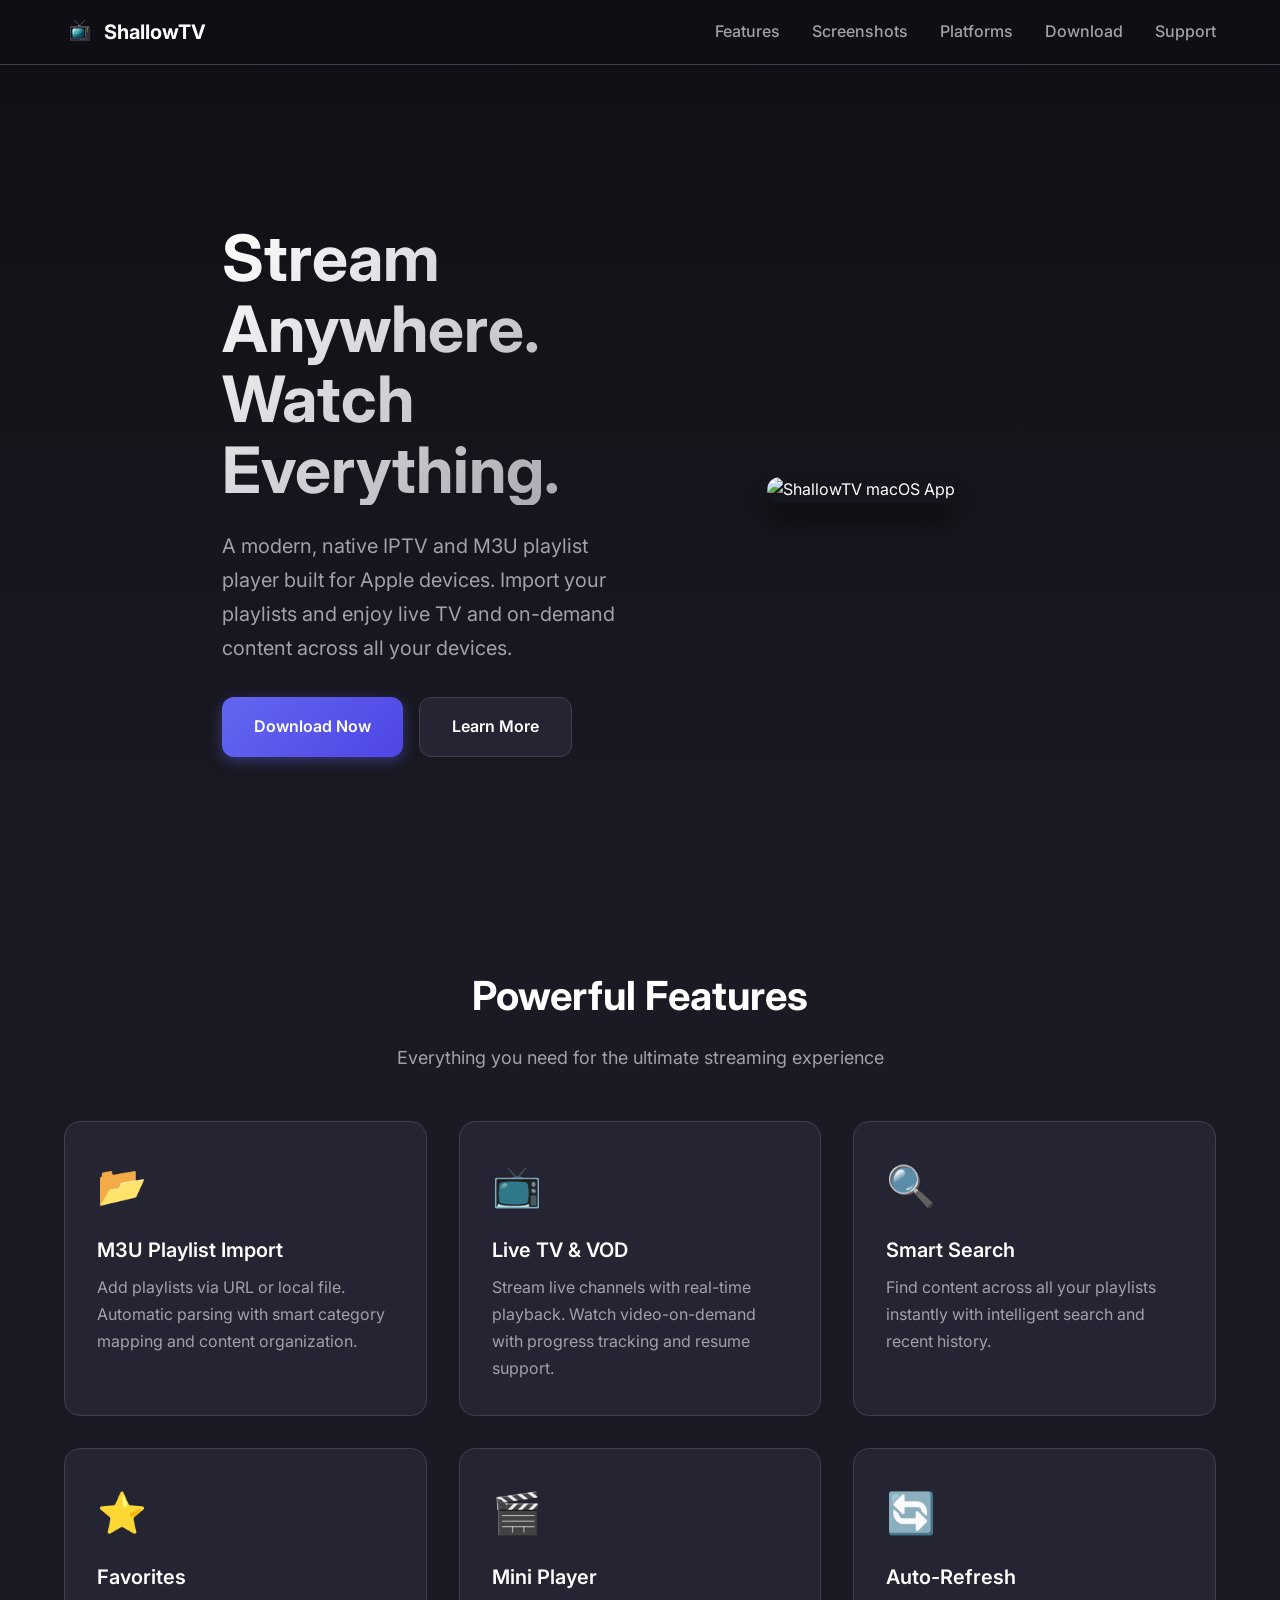
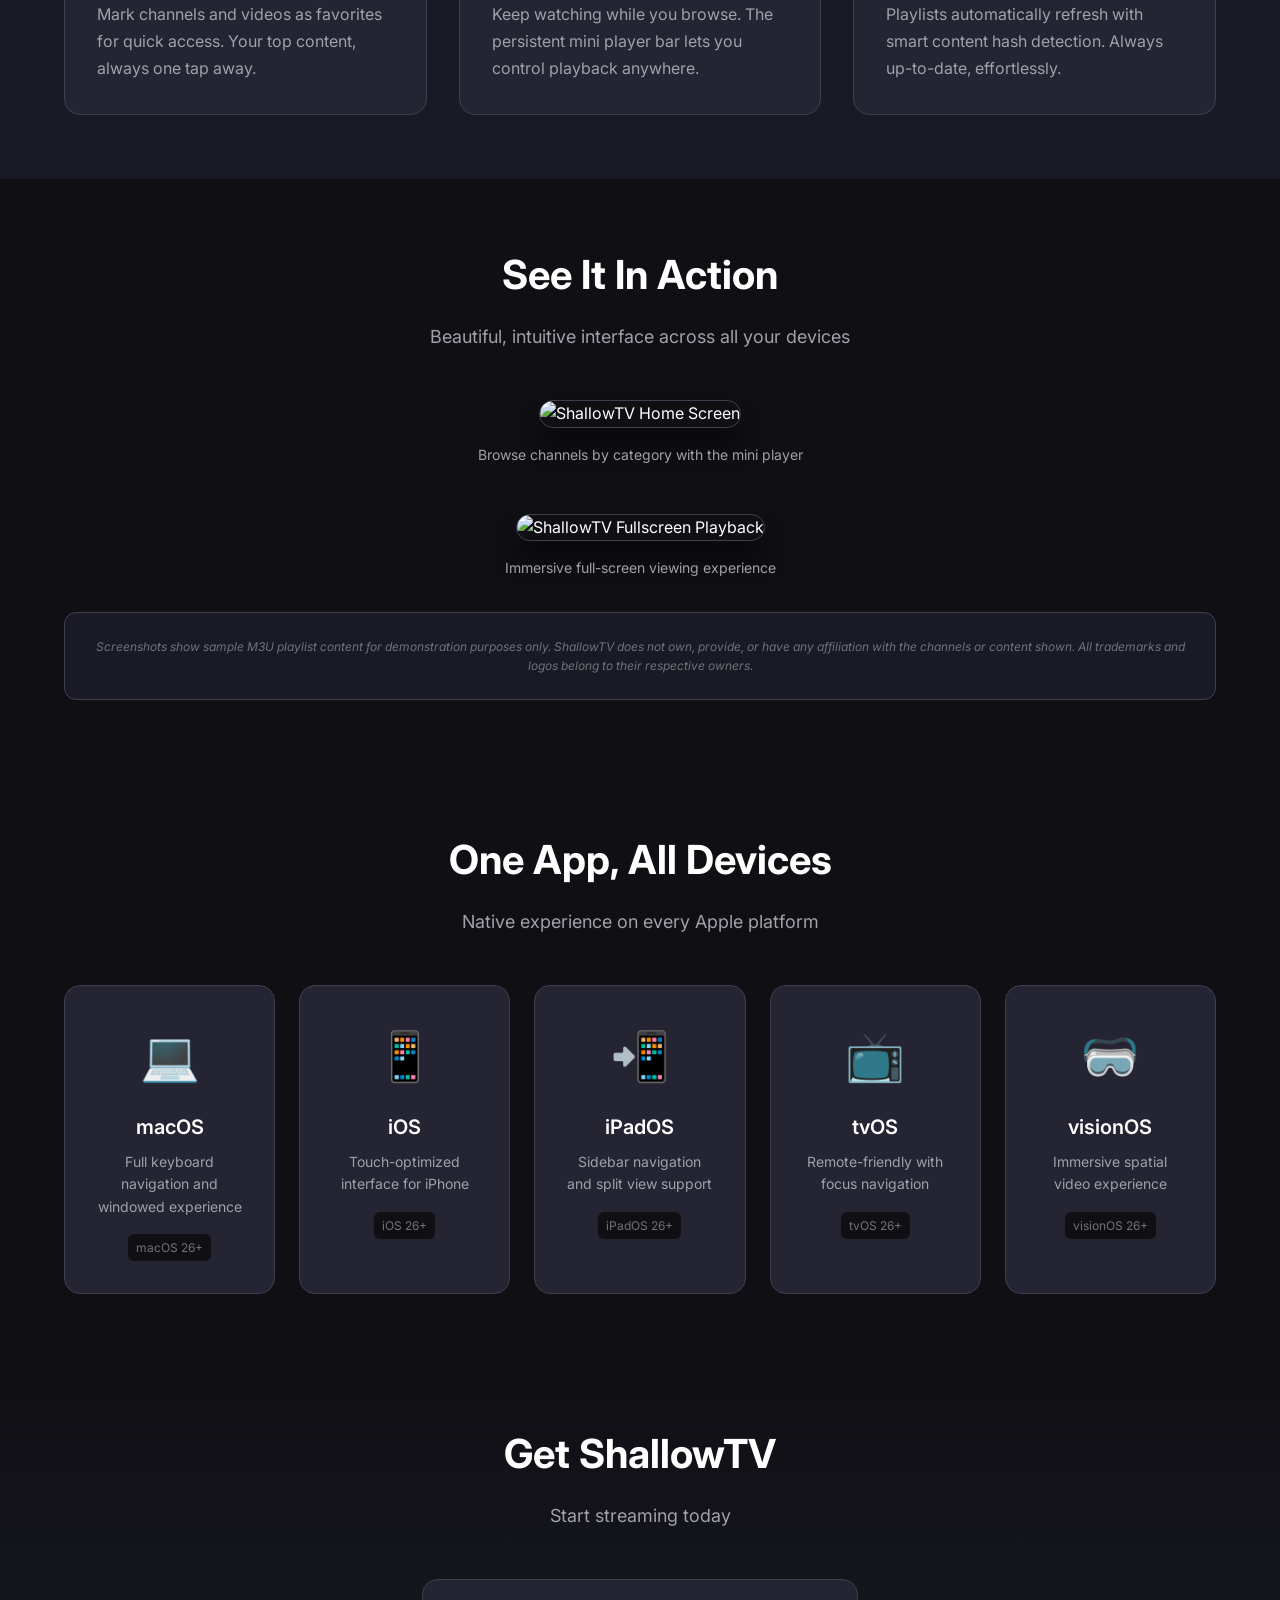
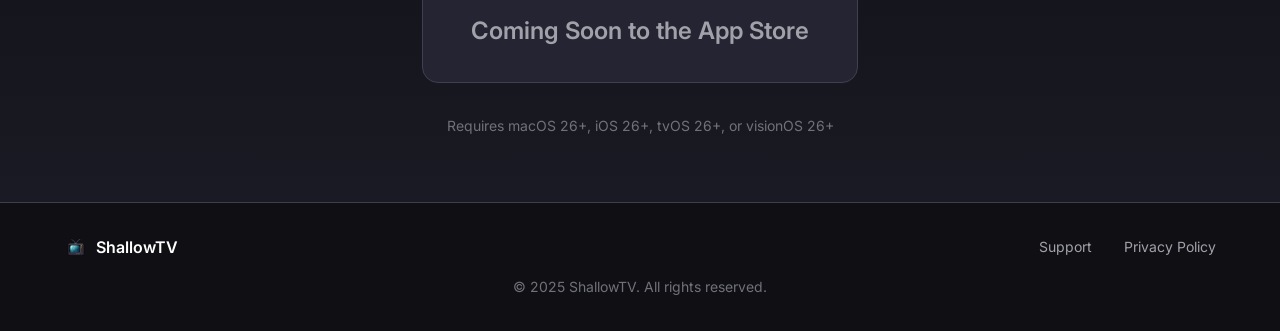
==== index.html @ 4a355cfb "Init Landing Page" ====
<!DOCTYPE html>
<html lang="en">
<head>
    <meta charset="UTF-8">
    <meta name="viewport" content="width=device-width, initial-scale=1.0">
    <meta name="description" content="ShallowTV - A modern, native IPTV and M3U playlist player for Apple platforms. Stream live TV and VOD content on macOS, iOS, iPadOS, tvOS, and visionOS.">
    <meta name="keywords" content="IPTV, M3U, streaming, Apple TV, macOS, iOS, live TV, VOD">
    <title>ShallowTV - Modern IPTV Player for Apple Devices</title>
    <link rel="stylesheet" href="css/styles.css">
    <link rel="preconnect" href="https://fonts.googleapis.com">
    <link rel="preconnect" href="https://fonts.gstatic.com" crossorigin>
    <link href="https://fonts.googleapis.com/css2?family=Inter:wght@400;500;600;700&display=swap" rel="stylesheet">
</head>
<body>
    <nav class="navbar">
        <div class="nav-container">
            <a href="index.html" class="nav-logo">
                <img src="images/transparentIcon.png" alt="ShallowTV" class="logo-icon-img">
                <span>ShallowTV</span>
            </a>
            <ul class="nav-links">
                <li><a href="#features">Features</a></li>
                <li><a href="#screenshots">Screenshots</a></li>
                <li><a href="#platforms">Platforms</a></li>
                <li><a href="#download">Download</a></li>
                <li><a href="support.html">Support</a></li>
            </ul>
        </div>
    </nav>

    <header class="hero">
        <div class="container hero-container">
            <div class="hero-content">
                <h1>Stream Anywhere.<br>Watch Everything.</h1>
                <p class="hero-subtitle">A modern, native IPTV and M3U playlist player built for Apple devices. Import your playlists and enjoy live TV and on-demand content across all your devices.</p>
                <div class="hero-buttons">
                    <a href="#download" class="btn btn-primary">Download Now</a>
                    <a href="#features" class="btn btn-secondary">Learn More</a>
                </div>
            </div>
            <div class="hero-image">
                <img src="images/AppScreenshot.png" alt="ShallowTV macOS App" class="hero-screenshot">
            </div>
        </div>
    </header>

    <section id="features" class="features">
        <div class="container">
            <h2 class="section-title">Powerful Features</h2>
            <p class="section-subtitle">Everything you need for the ultimate streaming experience</p>

            <div class="features-grid">
                <div class="feature-card">
                    <div class="feature-icon">&#x1F4C2;</div>
                    <h3>M3U Playlist Import</h3>
                    <p>Add playlists via URL or local file. Automatic parsing with smart category mapping and content organization.</p>
                </div>

                <div class="feature-card">
                    <div class="feature-icon">&#x1F4FA;</div>
                    <h3>Live TV & VOD</h3>
                    <p>Stream live channels with real-time playback. Watch video-on-demand with progress tracking and resume support.</p>
                </div>

                <div class="feature-card">
                    <div class="feature-icon">&#x1F50D;</div>
                    <h3>Smart Search</h3>
                    <p>Find content across all your playlists instantly with intelligent search and recent history.</p>
                </div>

                <div class="feature-card">
                    <div class="feature-icon">&#x2B50;</div>
                    <h3>Favorites</h3>
                    <p>Mark channels and videos as favorites for quick access. Your top content, always one tap away.</p>
                </div>

                <div class="feature-card">
                    <div class="feature-icon">&#x1F3AC;</div>
                    <h3>Mini Player</h3>
                    <p>Keep watching while you browse. The persistent mini player bar lets you control playback anywhere.</p>
                </div>

                <div class="feature-card">
                    <div class="feature-icon">&#x1F504;</div>
                    <h3>Auto-Refresh</h3>
                    <p>Playlists automatically refresh with smart content hash detection. Always up-to-date, effortlessly.</p>
                </div>
            </div>
        </div>
    </section>

    <section id="screenshots" class="screenshots">
        <div class="container">
            <h2 class="section-title">See It In Action</h2>
            <p class="section-subtitle">Beautiful, intuitive interface across all your devices</p>

            <div class="screenshots-gallery">
                <div class="screenshot-item">
                    <img src="images/AppScreenshot.png" alt="ShallowTV Home Screen" class="screenshot-img">
                    <p class="screenshot-caption">Browse channels by category with the mini player</p>
                </div>
                <div class="screenshot-item">
                    <img src="images/AppScreenshotFullscreen.png" alt="ShallowTV Fullscreen Playback" class="screenshot-img">
                    <p class="screenshot-caption">Immersive full-screen viewing experience</p>
                </div>
            </div>

            <p class="screenshot-disclaimer">Screenshots show sample M3U playlist content for demonstration purposes only. ShallowTV does not own, provide, or have any affiliation with the channels or content shown. All trademarks and logos belong to their respective owners.</p>
        </div>
    </section>

    <section id="platforms" class="platforms">
        <div class="container">
            <h2 class="section-title">One App, All Devices</h2>
            <p class="section-subtitle">Native experience on every Apple platform</p>

            <div class="platforms-grid">
                <div class="platform-card">
                    <div class="platform-icon">&#x1F4BB;</div>
                    <h3>macOS</h3>
                    <p>Full keyboard navigation and windowed experience</p>
                    <span class="platform-version">macOS 26+</span>
                </div>

                <div class="platform-card">
                    <div class="platform-icon">&#x1F4F1;</div>
                    <h3>iOS</h3>
                    <p>Touch-optimized interface for iPhone</p>
                    <span class="platform-version">iOS 26+</span>
                </div>

                <div class="platform-card">
                    <div class="platform-icon">&#x1F4F2;</div>
                    <h3>iPadOS</h3>
                    <p>Sidebar navigation and split view support</p>
                    <span class="platform-version">iPadOS 26+</span>
                </div>

                <div class="platform-card">
                    <div class="platform-icon">&#x1F4FA;</div>
                    <h3>tvOS</h3>
                    <p>Remote-friendly with focus navigation</p>
                    <span class="platform-version">tvOS 26+</span>
                </div>

                <div class="platform-card">
                    <div class="platform-icon">&#x1F97D;</div>
                    <h3>visionOS</h3>
                    <p>Immersive spatial video experience</p>
                    <span class="platform-version">visionOS 26+</span>
                </div>
            </div>
        </div>
    </section>

    <section id="download" class="download">
        <div class="container">
            <h2 class="section-title">Get ShallowTV</h2>
            <p class="section-subtitle">Start streaming today</p>

            <div class="download-buttons">
                <p class="coming-soon">Coming Soon to the App Store</p>
            </div>

            <p class="download-note">Requires macOS 26+, iOS 26+, tvOS 26+, or visionOS 26+</p>
        </div>
    </section>

    <footer class="footer">
        <div class="container">
            <div class="footer-content">
                <div class="footer-brand">
                    <img src="images/transparentIcon.png" alt="ShallowTV" class="footer-logo-img">
                    <span>ShallowTV</span>
                </div>
                <nav class="footer-links">
                    <a href="support.html">Support</a>
                    <a href="privacy.html">Privacy Policy</a>
                </nav>
            </div>
            <p class="footer-copyright">&copy; 2025 ShallowTV. All rights reserved.</p>
        </div>
    </footer>
</body>
</html>
---- css/styles.css ----
/* ============================================
   ShallowTV Landing Page Styles
   ============================================ */

/* CSS Variables */
:root {
    --color-primary: #6366f1;
    --color-primary-dark: #4f46e5;
    --color-primary-light: #818cf8;
    --color-secondary: #0ea5e9;
    --color-accent: #f59e0b;

    --color-bg: #0f0f14;
    --color-bg-secondary: #1a1a24;
    --color-bg-card: #242432;
    --color-bg-elevated: #2d2d3d;

    --color-text: #ffffff;
    --color-text-secondary: #a1a1aa;
    --color-text-muted: #71717a;

    --color-border: #3f3f50;

    --font-family: 'Inter', -apple-system, BlinkMacSystemFont, 'Segoe UI', Roboto, sans-serif;

    --spacing-xs: 0.25rem;
    --spacing-sm: 0.5rem;
    --spacing-md: 1rem;
    --spacing-lg: 1.5rem;
    --spacing-xl: 2rem;
    --spacing-2xl: 3rem;
    --spacing-3xl: 4rem;

    --radius-sm: 0.375rem;
    --radius-md: 0.5rem;
    --radius-lg: 0.75rem;
    --radius-xl: 1rem;
    --radius-2xl: 1.5rem;

    --shadow-sm: 0 1px 2px rgba(0, 0, 0, 0.3);
    --shadow-md: 0 4px 6px rgba(0, 0, 0, 0.3);
    --shadow-lg: 0 10px 15px rgba(0, 0, 0, 0.3);
    --shadow-xl: 0 20px 25px rgba(0, 0, 0, 0.4);

    --transition: 0.2s ease;
}

/* Reset & Base */
*, *::before, *::after {
    box-sizing: border-box;
    margin: 0;
    padding: 0;
}

html {
    scroll-behavior: smooth;
}

body {
    font-family: var(--font-family);
    font-size: 16px;
    line-height: 1.6;
    color: var(--color-text);
    background-color: var(--color-bg);
    -webkit-font-smoothing: antialiased;
    -moz-osx-font-smoothing: grayscale;
}

a {
    color: var(--color-primary-light);
    text-decoration: none;
    transition: color var(--transition);
}

a:hover {
    color: var(--color-primary);
}

img {
    max-width: 100%;
    height: auto;
}

/* Container */
.container {
    max-width: 1200px;
    margin: 0 auto;
    padding: 0 var(--spacing-lg);
}

/* Navigation */
.navbar {
    position: fixed;
    top: 0;
    left: 0;
    right: 0;
    z-index: 1000;
    background: rgba(15, 15, 20, 0.85);
    backdrop-filter: blur(20px);
    -webkit-backdrop-filter: blur(20px);
    border-bottom: 1px solid var(--color-border);
}

.nav-container {
    max-width: 1200px;
    margin: 0 auto;
    padding: var(--spacing-md) var(--spacing-lg);
    display: flex;
    justify-content: space-between;
    align-items: center;
}

.nav-logo {
    display: flex;
    align-items: center;
    gap: var(--spacing-sm);
    font-size: 1.25rem;
    font-weight: 700;
    color: var(--color-text);
}

.nav-logo:hover {
    color: var(--color-text);
}

.logo-icon {
    font-size: 1.5rem;
}

.logo-icon-img {
    width: 32px;
    height: 32px;
    object-fit: contain;
}

.footer-logo-img {
    width: 24px;
    height: 24px;
    object-fit: contain;
}

.nav-links {
    display: flex;
    list-style: none;
    gap: var(--spacing-xl);
}

.nav-links a {
    color: var(--color-text-secondary);
    font-weight: 500;
    transition: color var(--transition);
}

.nav-links a:hover,
.nav-links a.active {
    color: var(--color-text);
}

/* Buttons */
.btn {
    display: inline-flex;
    align-items: center;
    justify-content: center;
    padding: var(--spacing-md) var(--spacing-xl);
    font-size: 1rem;
    font-weight: 600;
    border-radius: var(--radius-lg);
    transition: all var(--transition);
    cursor: pointer;
    border: none;
    text-decoration: none;
}

.btn-primary {
    background: linear-gradient(135deg, var(--color-primary), var(--color-primary-dark));
    color: var(--color-text);
    box-shadow: 0 4px 14px rgba(99, 102, 241, 0.4);
}

.btn-primary:hover {
    transform: translateY(-2px);
    box-shadow: 0 6px 20px rgba(99, 102, 241, 0.5);
    color: var(--color-text);
}

.btn-secondary {
    background: var(--color-bg-card);
    color: var(--color-text);
    border: 1px solid var(--color-border);
}

.btn-secondary:hover {
    background: var(--color-bg-elevated);
    color: var(--color-text);
}

/* Hero Section */
.hero {
    min-height: 100vh;
    display: flex;
    align-items: center;
    padding: calc(80px + var(--spacing-3xl)) 0 var(--spacing-3xl);
    background: linear-gradient(180deg, var(--color-bg) 0%, var(--color-bg-secondary) 100%);
}

.hero-container {
    display: flex;
    align-items: center;
    gap: var(--spacing-2xl);
}

.hero-content {
    flex: 1;
    max-width: 600px;
}

.hero h1 {
    font-size: clamp(2.5rem, 5vw, 4rem);
    font-weight: 700;
    line-height: 1.1;
    margin-bottom: var(--spacing-lg);
    background: linear-gradient(135deg, var(--color-text) 0%, var(--color-text-secondary) 100%);
    -webkit-background-clip: text;
    -webkit-text-fill-color: transparent;
    background-clip: text;
}

.hero-subtitle {
    font-size: 1.25rem;
    color: var(--color-text-secondary);
    margin-bottom: var(--spacing-xl);
    line-height: 1.7;
}

.hero-buttons {
    display: flex;
    gap: var(--spacing-md);
    flex-wrap: wrap;
}

.hero-image {
    flex: 1;
    display: flex;
    justify-content: center;
    align-items: center;
}

/* Device Mockup */
.device-mockup {
    width: 100%;
    max-width: 500px;
    aspect-ratio: 16/10;
    background: var(--color-bg-card);
    border-radius: var(--radius-2xl);
    padding: var(--spacing-sm);
    box-shadow: var(--shadow-xl);
    border: 1px solid var(--color-border);
}

.mockup-screen {
    width: 100%;
    height: 100%;
    background: var(--color-bg);
    border-radius: var(--radius-xl);
    overflow: hidden;
    padding: var(--spacing-lg);
}

.mockup-content {
    display: flex;
    flex-direction: column;
    gap: var(--spacing-md);
}

.mockup-category {
    font-size: 0.875rem;
    font-weight: 600;
    color: var(--color-text-secondary);
}

.mockup-cards {
    display: flex;
    gap: var(--spacing-sm);
}

.mockup-card {
    width: 80px;
    height: 50px;
    background: linear-gradient(135deg, var(--color-primary), var(--color-secondary));
    border-radius: var(--radius-md);
    opacity: 0.6;
}

.mockup-card:nth-child(2) {
    background: linear-gradient(135deg, var(--color-secondary), var(--color-accent));
}

.mockup-card:nth-child(3) {
    background: linear-gradient(135deg, var(--color-accent), var(--color-primary));
}

/* Section Styles */
section {
    padding: var(--spacing-3xl) 0;
}

.section-title {
    font-size: clamp(2rem, 4vw, 2.5rem);
    font-weight: 700;
    text-align: center;
    margin-bottom: var(--spacing-md);
}

.section-subtitle {
    font-size: 1.125rem;
    color: var(--color-text-secondary);
    text-align: center;
    margin-bottom: var(--spacing-2xl);
}

/* Features Section */
.features {
    background: var(--color-bg-secondary);
}

.features-grid {
    display: grid;
    grid-template-columns: repeat(auto-fit, minmax(300px, 1fr));
    gap: var(--spacing-xl);
}

.feature-card {
    background: var(--color-bg-card);
    border-radius: var(--radius-xl);
    padding: var(--spacing-xl);
    border: 1px solid var(--color-border);
    transition: transform var(--transition), box-shadow var(--transition);
}

.feature-card:hover {
    transform: translateY(-4px);
    box-shadow: var(--shadow-lg);
}

.feature-icon {
    font-size: 2.5rem;
    margin-bottom: var(--spacing-md);
}

.feature-card h3 {
    font-size: 1.25rem;
    font-weight: 600;
    margin-bottom: var(--spacing-sm);
}

.feature-card p {
    color: var(--color-text-secondary);
    line-height: 1.7;
}

/* Screenshots Section */
.screenshots {
    background: var(--color-bg);
}

.screenshots-gallery {
    display: flex;
    flex-direction: column;
    gap: var(--spacing-2xl);
    margin-bottom: var(--spacing-xl);
}

.screenshot-item {
    text-align: center;
}

.screenshot-img {
    max-width: 100%;
    height: auto;
    border-radius: var(--radius-xl);
    box-shadow: var(--shadow-xl);
    border: 1px solid var(--color-border);
}

.screenshot-caption {
    margin-top: var(--spacing-md);
    color: var(--color-text-secondary);
    font-size: 0.875rem;
}

.screenshot-disclaimer {
    text-align: center;
    color: var(--color-text-muted);
    font-size: 0.75rem;
    font-style: italic;
    padding: var(--spacing-lg);
    background: var(--color-bg-secondary);
    border-radius: var(--radius-lg);
    border: 1px solid var(--color-border);
}

/* Hero Screenshot */
.hero-screenshot {
    max-width: 100%;
    height: auto;
    border-radius: var(--radius-xl);
    box-shadow: var(--shadow-xl);
}

/* Platforms Section */
.platforms-grid {
    display: grid;
    grid-template-columns: repeat(auto-fit, minmax(200px, 1fr));
    gap: var(--spacing-lg);
}

.platform-card {
    background: var(--color-bg-card);
    border-radius: var(--radius-xl);
    padding: var(--spacing-xl);
    text-align: center;
    border: 1px solid var(--color-border);
    transition: transform var(--transition), border-color var(--transition);
}

.platform-card:hover {
    transform: translateY(-4px);
    border-color: var(--color-primary);
}

.platform-icon {
    font-size: 3rem;
    margin-bottom: var(--spacing-md);
}

.platform-card h3 {
    font-size: 1.25rem;
    font-weight: 600;
    margin-bottom: var(--spacing-sm);
}

.platform-card p {
    color: var(--color-text-secondary);
    font-size: 0.875rem;
    margin-bottom: var(--spacing-md);
}

.platform-version {
    display: inline-block;
    padding: var(--spacing-xs) var(--spacing-sm);
    background: var(--color-bg);
    border-radius: var(--radius-sm);
    font-size: 0.75rem;
    color: var(--color-text-muted);
}

/* Download Section */
.download {
    background: linear-gradient(180deg, var(--color-bg) 0%, var(--color-bg-secondary) 100%);
    text-align: center;
}

.download-buttons {
    display: flex;
    justify-content: center;
    gap: var(--spacing-lg);
    flex-wrap: wrap;
    margin-bottom: var(--spacing-xl);
}

.download-badge img {
    height: 50px;
    transition: transform var(--transition);
}

.download-badge:hover img {
    transform: scale(1.05);
}

.download-note {
    color: var(--color-text-muted);
    font-size: 0.875rem;
}

.coming-soon {
    font-size: 1.5rem;
    font-weight: 600;
    color: var(--color-text-secondary);
    padding: var(--spacing-xl) var(--spacing-2xl);
    background: var(--color-bg-card);
    border-radius: var(--radius-xl);
    border: 1px solid var(--color-border);
}

/* Footer */
.footer {
    background: var(--color-bg);
    border-top: 1px solid var(--color-border);
    padding: var(--spacing-xl) 0;
}

.footer-content {
    display: flex;
    justify-content: space-between;
    align-items: center;
    margin-bottom: var(--spacing-md);
}

.footer-brand {
    display: flex;
    align-items: center;
    gap: var(--spacing-sm);
    font-weight: 600;
}

.footer-links {
    display: flex;
    gap: var(--spacing-xl);
}

.footer-links a {
    color: var(--color-text-secondary);
    font-size: 0.875rem;
}

.footer-links a:hover {
    color: var(--color-text);
}

.footer-copyright {
    color: var(--color-text-muted);
    font-size: 0.875rem;
    text-align: center;
}

/* Support Page */
.support-page {
    padding-top: calc(80px + var(--spacing-2xl));
    min-height: 100vh;
}

.support-header {
    text-align: center;
    margin-bottom: var(--spacing-3xl);
}

.support-header h1 {
    font-size: clamp(2rem, 4vw, 3rem);
    margin-bottom: var(--spacing-md);
}

.support-header p {
    color: var(--color-text-secondary);
    font-size: 1.125rem;
}

.support-grid {
    display: grid;
    grid-template-columns: 1fr 1fr;
    gap: var(--spacing-2xl);
    margin-bottom: var(--spacing-3xl);
}

.support-section h2 {
    font-size: 1.5rem;
    margin-bottom: var(--spacing-lg);
}

.contact-card {
    background: var(--color-bg-card);
    border-radius: var(--radius-xl);
    padding: var(--spacing-xl);
    text-align: center;
    border: 1px solid var(--color-border);
    margin-bottom: var(--spacing-lg);
}

.contact-icon {
    font-size: 3rem;
    margin-bottom: var(--spacing-md);
}

.contact-card h3 {
    font-size: 1.25rem;
    margin-bottom: var(--spacing-sm);
}

.contact-card p {
    color: var(--color-text-secondary);
    margin-bottom: var(--spacing-lg);
}

.response-note {
    background: var(--color-bg-card);
    border-radius: var(--radius-md);
    padding: var(--spacing-md);
    border-left: 3px solid var(--color-primary);
}

.response-note p {
    color: var(--color-text-secondary);
    font-size: 0.875rem;
    margin: 0;
}

/* FAQ */
.faq-list {
    display: flex;
    flex-direction: column;
    gap: var(--spacing-md);
}

.faq-item {
    background: var(--color-bg-card);
    border-radius: var(--radius-lg);
    border: 1px solid var(--color-border);
    overflow: hidden;
}

.faq-item summary {
    padding: var(--spacing-lg);
    cursor: pointer;
    font-weight: 600;
    list-style: none;
    display: flex;
    justify-content: space-between;
    align-items: center;
}

.faq-item summary::-webkit-details-marker {
    display: none;
}

.faq-item summary::after {
    content: '+';
    font-size: 1.5rem;
    color: var(--color-text-muted);
    transition: transform var(--transition);
}

.faq-item[open] summary::after {
    transform: rotate(45deg);
}

.faq-answer {
    padding: 0 var(--spacing-lg) var(--spacing-lg);
    color: var(--color-text-secondary);
}

.faq-answer ul,
.faq-answer ol {
    margin: var(--spacing-md) 0;
    padding-left: var(--spacing-xl);
}

.faq-answer li {
    margin-bottom: var(--spacing-sm);
}

/* Tips Section */
.tips-section {
    background: var(--color-bg-secondary);
    border-radius: var(--radius-2xl);
    padding: var(--spacing-2xl);
    margin-top: var(--spacing-2xl);
}

.tips-grid {
    display: grid;
    grid-template-columns: repeat(auto-fit, minmax(240px, 1fr));
    gap: var(--spacing-lg);
}

.tip-card {
    background: var(--color-bg-card);
    border-radius: var(--radius-lg);
    padding: var(--spacing-lg);
    border: 1px solid var(--color-border);
}

.tip-icon {
    font-size: 2rem;
    margin-bottom: var(--spacing-sm);
}

.tip-card h3 {
    font-size: 1rem;
    font-weight: 600;
    margin-bottom: var(--spacing-sm);
}

.tip-card p {
    color: var(--color-text-secondary);
    font-size: 0.875rem;
    line-height: 1.6;
}

/* Legal Pages (Privacy Policy) */
.legal-page {
    padding-top: calc(80px + var(--spacing-2xl));
    padding-bottom: var(--spacing-3xl);
    min-height: 100vh;
}

.legal-header {
    margin-bottom: var(--spacing-2xl);
}

.legal-header h1 {
    font-size: clamp(2rem, 4vw, 3rem);
    margin-bottom: var(--spacing-sm);
}

.last-updated {
    color: var(--color-text-muted);
    font-size: 0.875rem;
}

.legal-content {
    max-width: 800px;
}

.legal-content section {
    padding: var(--spacing-lg) 0;
    border-bottom: 1px solid var(--color-border);
}

.legal-content section:last-child {
    border-bottom: none;
}

.legal-content h2 {
    font-size: 1.5rem;
    margin-bottom: var(--spacing-md);
}

.legal-content p {
    color: var(--color-text-secondary);
    margin-bottom: var(--spacing-md);
    line-height: 1.8;
}

.legal-content ul {
    color: var(--color-text-secondary);
    margin: var(--spacing-md) 0;
    padding-left: var(--spacing-xl);
}

.legal-content li {
    margin-bottom: var(--spacing-sm);
    line-height: 1.7;
}

.legal-content strong {
    color: var(--color-text);
}

/* Disclaimer Highlight Box */
.disclaimer-highlight {
    padding: var(--spacing-xl) 0 !important;
    border-bottom: none !important;
}

.highlight-box {
    background: linear-gradient(135deg, rgba(239, 68, 68, 0.1), rgba(239, 68, 68, 0.05));
    border: 1px solid rgba(239, 68, 68, 0.3);
    border-radius: var(--radius-xl);
    padding: var(--spacing-xl);
    margin-top: var(--spacing-md);
}

.highlight-box p {
    color: var(--color-text);
    margin-bottom: var(--spacing-md);
}

.highlight-box p:last-child {
    margin-bottom: 0;
}

.final-notice {
    background: var(--color-bg-card);
    border-radius: var(--radius-lg);
    padding: var(--spacing-xl) !important;
    text-align: center;
    border: 1px solid var(--color-border);
}

.final-notice p {
    margin: 0;
    color: var(--color-text);
}

/* Responsive Design */
@media (max-width: 968px) {
    .hero {
        padding-top: calc(80px + var(--spacing-2xl));
    }

    .hero-container {
        flex-direction: column;
        text-align: center;
    }

    .hero-content {
        max-width: 100%;
        margin-bottom: var(--spacing-2xl);
    }

    .hero-buttons {
        justify-content: center;
    }

    .support-grid {
        grid-template-columns: 1fr;
    }
}

@media (max-width: 768px) {
    .nav-links {
        display: none;
    }

    .features-grid {
        grid-template-columns: 1fr;
    }

    .platforms-grid {
        grid-template-columns: repeat(2, 1fr);
    }

    .footer-content {
        flex-direction: column;
        gap: var(--spacing-md);
        text-align: center;
    }
}

@media (max-width: 480px) {
    .platforms-grid {
        grid-template-columns: 1fr;
    }

    .hero-buttons {
        flex-direction: column;
        width: 100%;
    }

    .btn {
        width: 100%;
    }

    .download-buttons {
        flex-direction: column;
        align-items: center;
    }
}
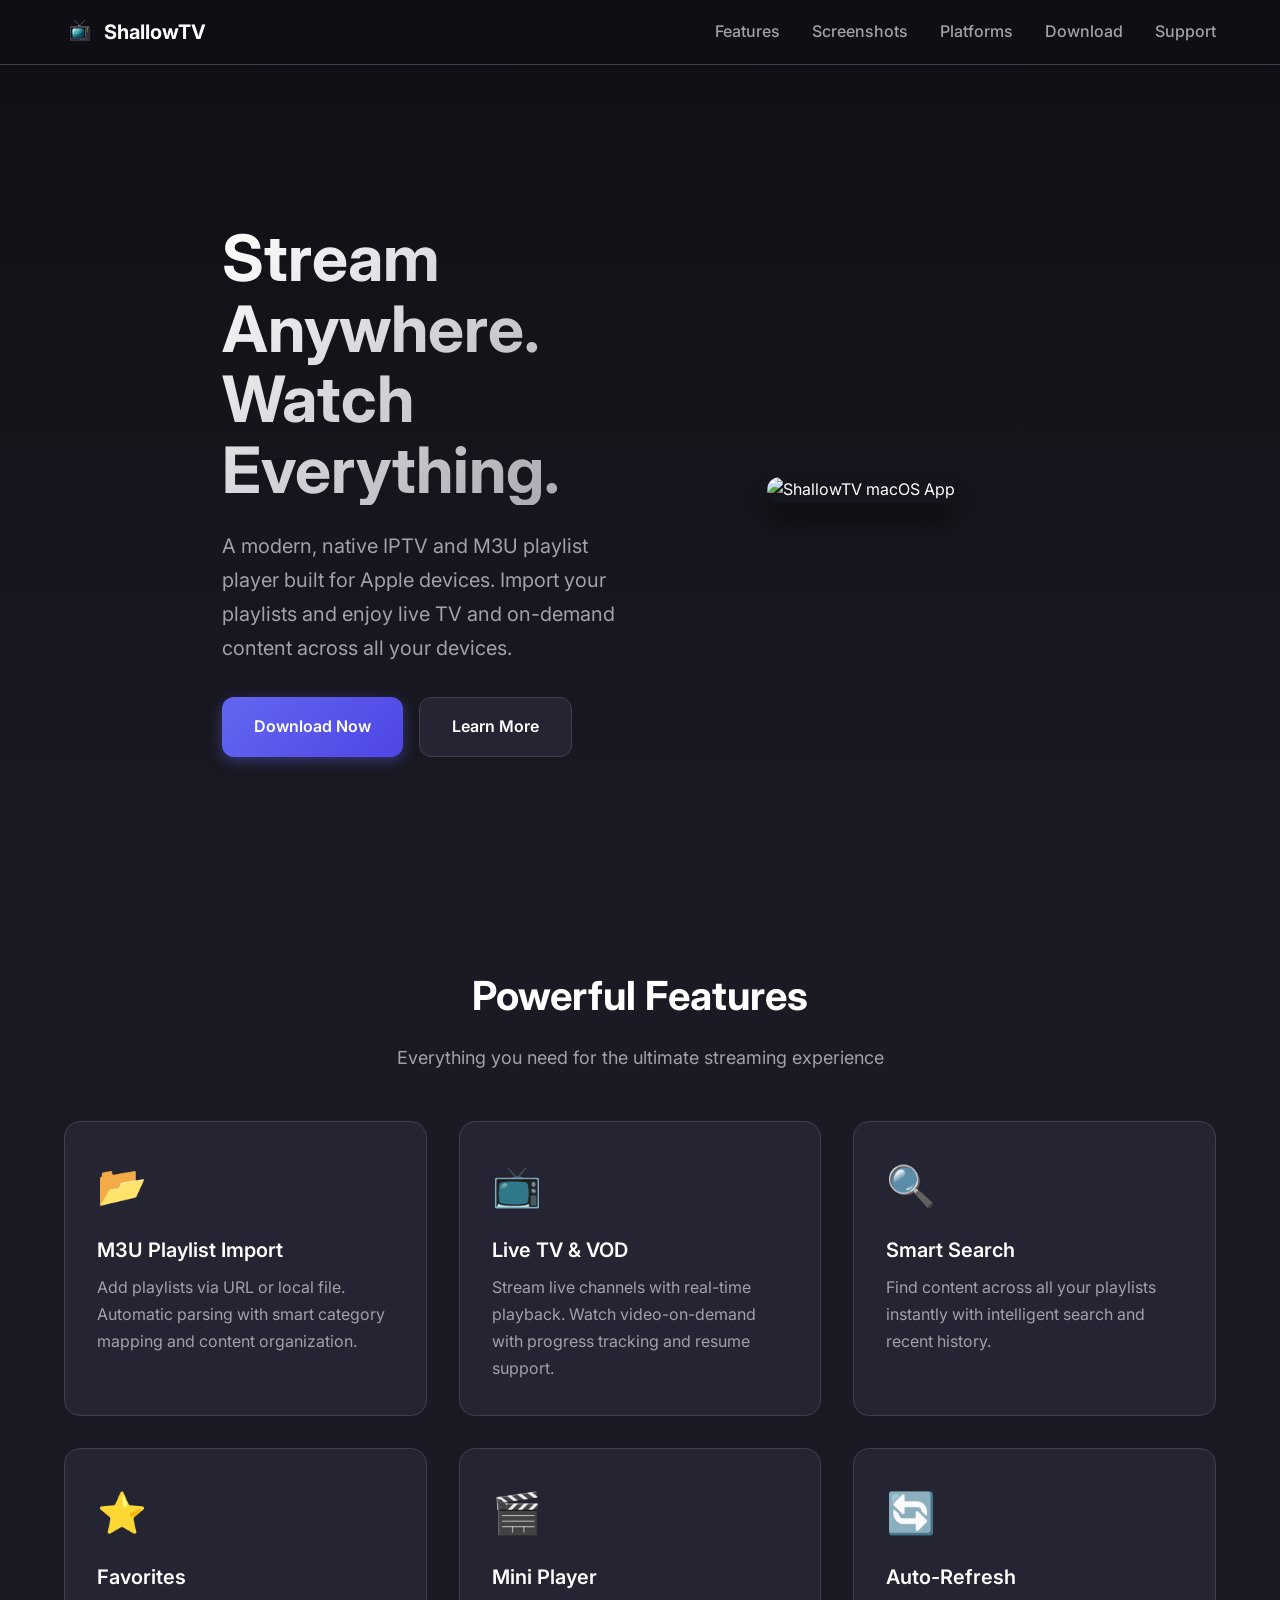
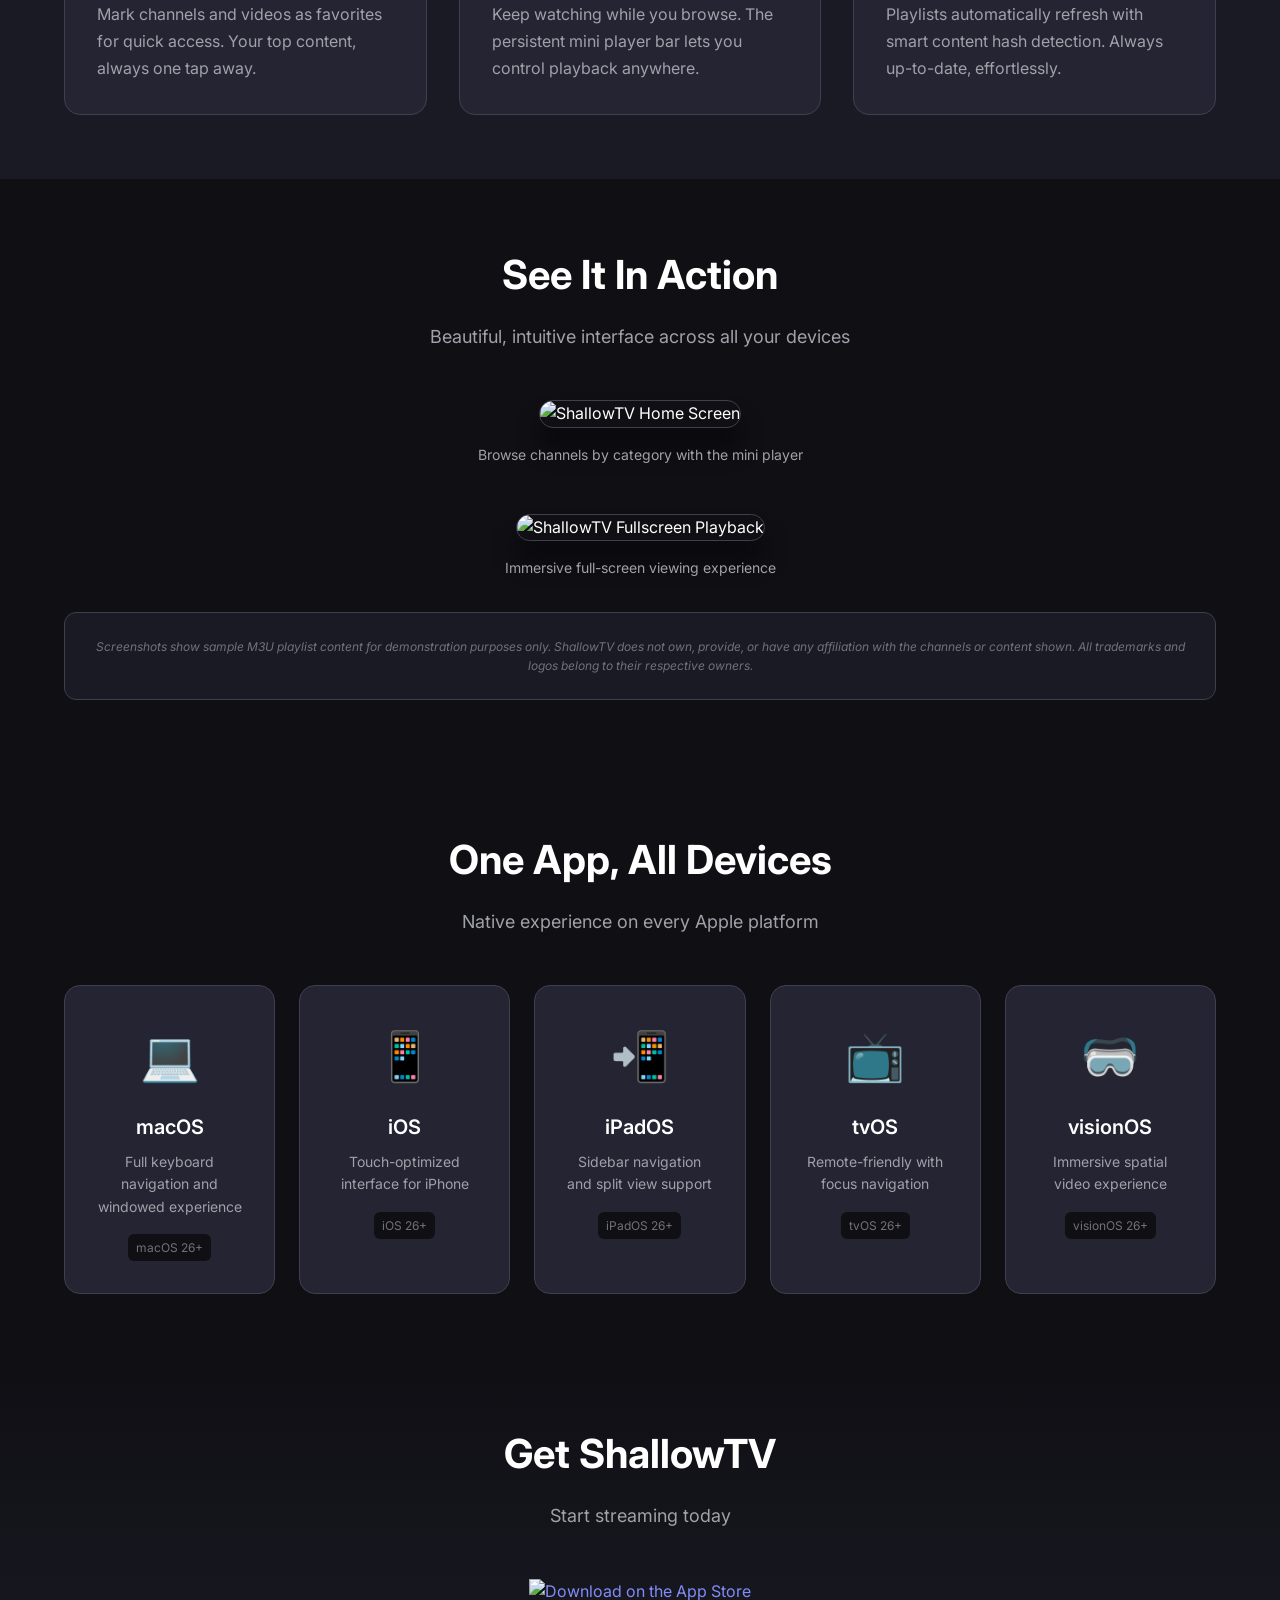
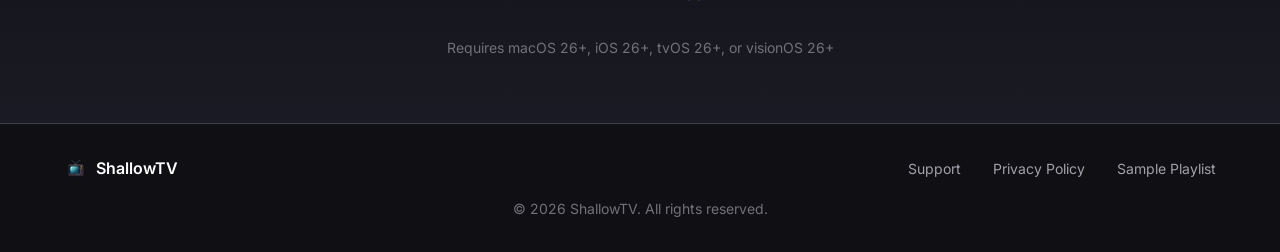
==== commit 55e72d34: "Update G-Analytics" ====
--- a/index.html
+++ b/index.html
@@ -6,6 +6,14 @@
     <meta name="description" content="ShallowTV - A modern, native IPTV and M3U playlist player for Apple platforms. Stream live TV and VOD content on macOS, iOS, iPadOS, tvOS, and visionOS.">
     <meta name="keywords" content="IPTV, M3U, streaming, Apple TV, macOS, iOS, live TV, VOD">
     <title>ShallowTV - Modern IPTV Player for Apple Devices</title>
+    <!-- Google Analytics -->
+    <script async src="https://www.googletagmanager.com/gtag/js?id=G-NCJ209VWXH"></script>
+    <script>
+        window.dataLayer = window.dataLayer || [];
+        function gtag(){dataLayer.push(arguments);}
+        gtag('js', new Date());
+        gtag('config', 'G-NCJ209VWXH');
+    </script>
     <link rel="stylesheet" href="css/styles.css">
     <link rel="preconnect" href="https://fonts.googleapis.com">
     <link rel="preconnect" href="https://fonts.gstatic.com" crossorigin>
@@ -159,7 +167,9 @@
             <p class="section-subtitle">Start streaming today</p>
 
             <div class="download-buttons">
-                <p class="coming-soon">Coming Soon to the App Store</p>
+                <a href="https://apps.apple.com/us/app/shallowtv/id6757123182" class="download-badge" target="_blank" rel="noopener noreferrer">
+                    <img src="https://tools.applemediaservices.com/api/badges/download-on-the-app-store/black/en-us?size=250x83" alt="Download on the App Store">
+                </a>
             </div>
 
             <p class="download-note">Requires macOS 26+, iOS 26+, tvOS 26+, or visionOS 26+</p>
@@ -176,9 +186,10 @@
                 <nav class="footer-links">
                     <a href="support.html">Support</a>
                     <a href="privacy.html">Privacy Policy</a>
+                    <a href="test.html">Sample Playlist</a>
                 </nav>
             </div>
-            <p class="footer-copyright">&copy; 2025 ShallowTV. All rights reserved.</p>
+            <p class="footer-copyright">&copy; 2026 ShallowTV. All rights reserved.</p>
         </div>
     </footer>
 </body>
